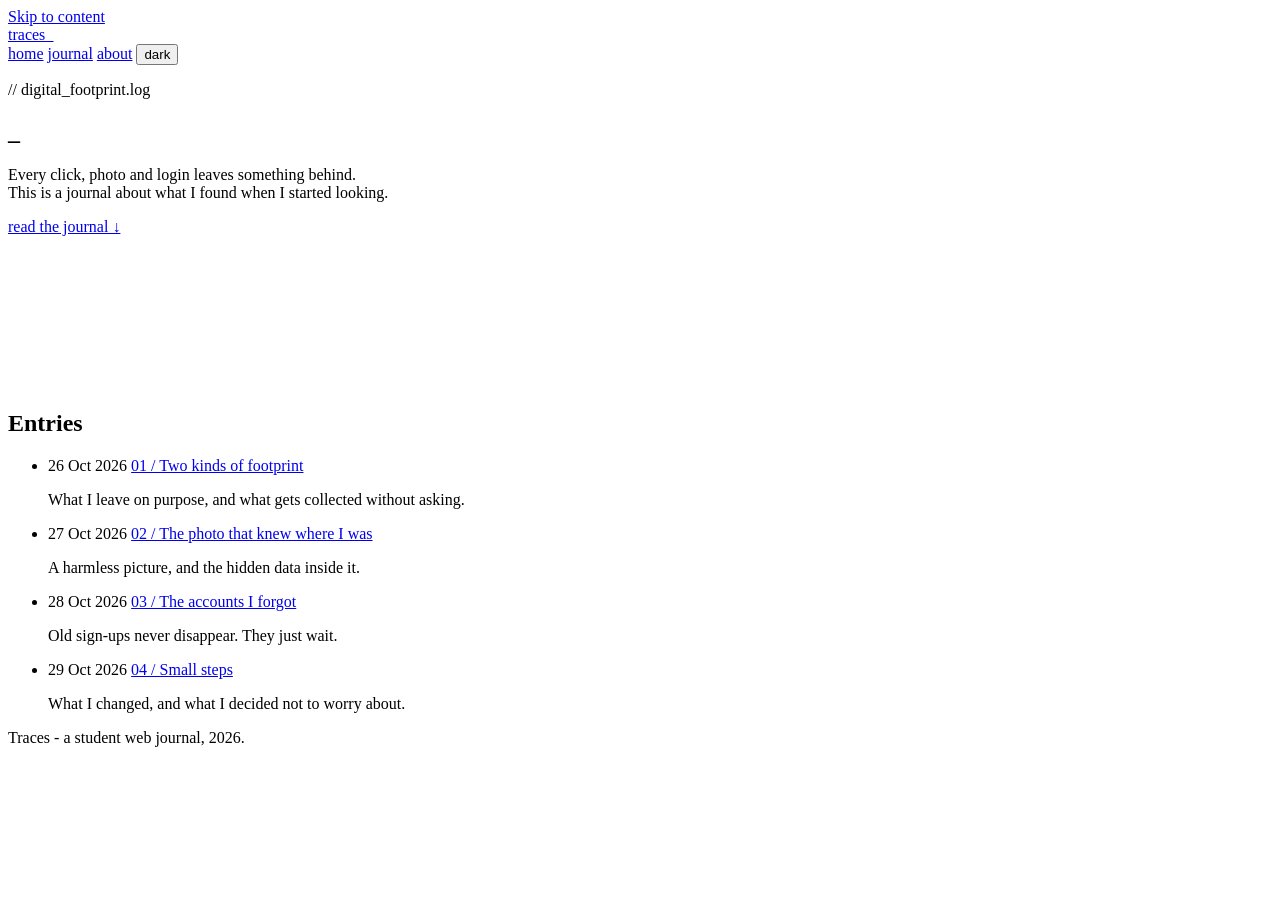
==== index.html @ 6d8ceee5 "Add files via upload" ====
<!DOCTYPE html>
<html lang="en">
<head>
  <meta charset="UTF-8">
  <meta name="viewport" content="width=device-width, initial-scale=1">
  <meta name="description" content="Traces: a student web journal about my digital footprint.">
  <title>Traces - a journal about my digital footprint</title>
  <link rel="stylesheet" href="css/style.css">
</head>
<body>
  <a class="skip" href="#main">Skip to content</a>
  <div id="progress" aria-hidden="true"></div>

  <header>
    <div class="column">
      <a class="logo" href="index.html">traces<span aria-hidden="true">_</span></a>
      <nav aria-label="Main">
        <a href="index.html" class="active" aria-current="page">home</a>
        <a href="pages/journal.html">journal</a>
        <a href="pages/about.html">about</a>
        <button id="theme-toggle" type="button" aria-label="Toggle dark mode">dark</button>
      </nav>
    </div>
  </header>

  <section class="hero" aria-label="Site introduction">
    <div class="hero-inner">
      <p class="hero-label" aria-hidden="true">// digital_footprint.log</p>
      <h1 class="hero-title" aria-label="Traces">
        <span class="typewriter" aria-hidden="true"></span>
        <span class="cursor" aria-hidden="true">_</span>
      </h1>
      <p class="hero-sub">
        Every click, photo and login leaves something behind.<br>
        This is a journal about what I found when I started looking.
      </p>
      <a class="hero-cta" href="#entries">read the journal ↓</a>
    </div>
    <canvas class="hero-canvas" aria-hidden="true"></canvas>
  </section>

  <main id="main" class="column">
    <h2 id="entries">Entries</h2>
    <ul class="entry-list">
      <li>
        <time datetime="2026-10-26">26 Oct 2026</time>
        <a class="title" href="pages/journal.html#entry-1">01 / Two kinds of footprint</a>
        <p>What I leave on purpose, and what gets collected without asking.</p>
      </li>
      <li>
        <time datetime="2026-10-27">27 Oct 2026</time>
        <a class="title" href="pages/journal.html#entry-2">02 / The photo that knew where I was</a>
        <p>A harmless picture, and the hidden data inside it.</p>
      </li>
      <li>
        <time datetime="2026-10-28">28 Oct 2026</time>
        <a class="title" href="pages/journal.html#entry-3">03 / The accounts I forgot</a>
        <p>Old sign-ups never disappear. They just wait.</p>
      </li>
      <li>
        <time datetime="2026-10-29">29 Oct 2026</time>
        <a class="title" href="pages/journal.html#entry-4">04 / Small steps</a>
        <p>What I changed, and what I decided not to worry about.</p>
      </li>
    </ul>
  </main>

  <footer>
    <div class="column">Traces - a student web journal, 2026.</div>
  </footer>

  <script src="js/script.js"></script>
</body>
</html>
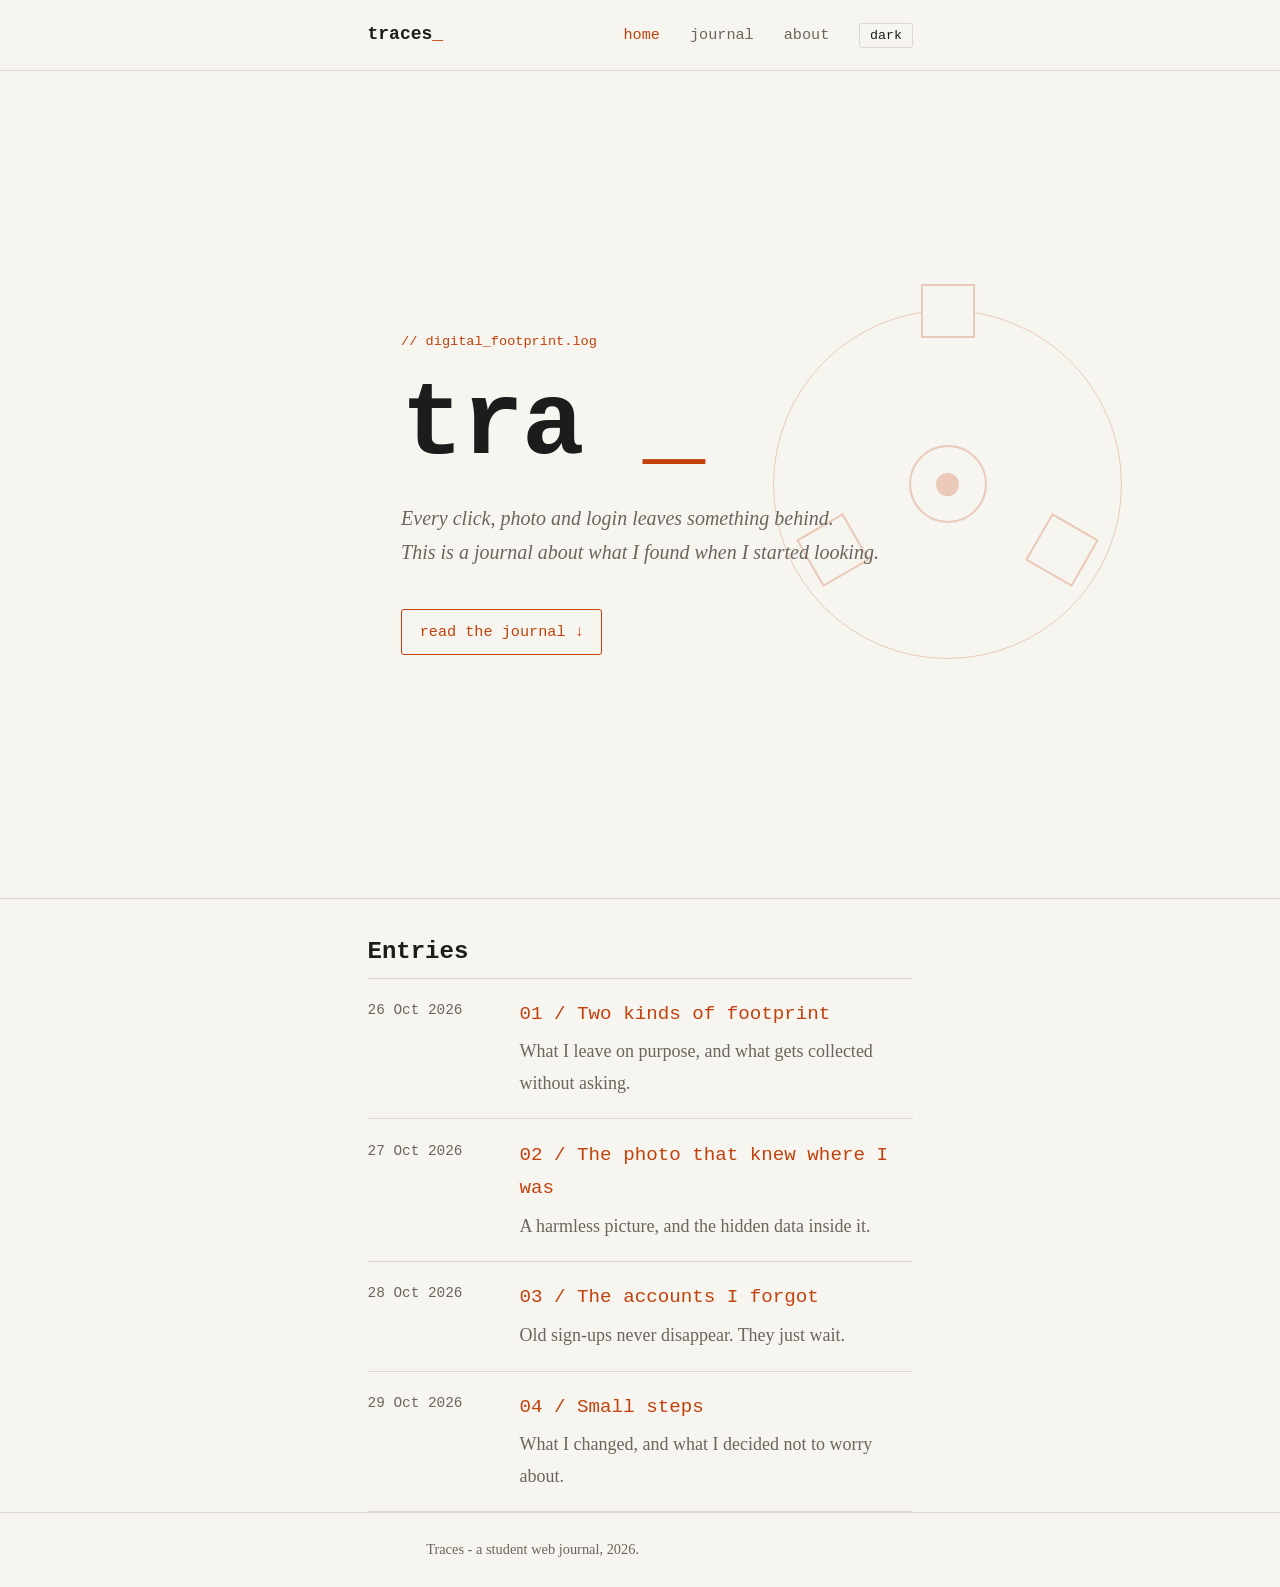
==== commit 030a9bd5: "lets check" ====
--- a/index.html
+++ b/index.html
@@ -36,7 +36,14 @@
       </p>
       <a class="hero-cta" href="#entries">read the journal ↓</a>
     </div>
-    <canvas class="hero-canvas" aria-hidden="true"></canvas>
+    <div class="hero-orbit" aria-hidden="true">
+      <div class="orbit-track">
+        <span class="orbit-square"></span>
+        <span class="orbit-square"></span>
+        <span class="orbit-square"></span>
+      </div>
+      <span class="orbit-core"></span>
+    </div>
   </section>
 
   <main id="main" class="column">
--- a/css/style.css
+++ b/css/style.css
@@ -0,0 +1,382 @@
+/* =========================================================
+   TRACES - shared stylesheet (css/style.css)
+   1. Variables (colors) -> light + dark theme
+   2. Base / typography
+   3. Layout (single narrow column)
+   4. Components (header, entries, timeline, form, footer)
+   5. Accessibility helpers
+   6. Mobile
+   ========================================================= */
+
+/* ---------- 1. VARIABLES ---------- */
+:root {
+  --bg: #f7f5f0;        /* off-white */
+  --text: #1c1c1c;      /* near-black */
+  --muted: #6b665d;     /* dates, small text */
+  --line: #dcd8cf;      /* thin separators */
+  --accent: #c2410c;    /* the one accent color */
+}
+
+/* Dark theme: JS adds data-theme="dark" on <html> */
+:root[data-theme="dark"] {
+  --bg: #141414;
+  --text: #e8e5de;
+  --muted: #9a958a;
+  --line: #2e2e2e;
+  --accent: #f08a5d;
+}
+
+/* ---------- 2. BASE ---------- */
+* { box-sizing: border-box; }
+
+html { scroll-behavior: smooth; }
+
+body {
+  margin: 0;
+  background: var(--bg);
+  color: var(--text);
+  font-family: Georgia, "Times New Roman", serif; /* serif for reading */
+  font-size: 1.125rem;
+  line-height: 1.75;
+  transition: background 0.3s, color 0.3s;
+}
+
+h1, h2, h3, .mono, nav, time {
+  font-family: "Courier New", Courier, monospace; /* mono for titles/dates */
+}
+
+h1 { font-size: 2.6rem; margin: 0 0 0.5rem; letter-spacing: -1px; }
+h2 { font-size: 1.5rem; margin: 2rem 0 0.3rem; }
+
+a { color: var(--accent); text-decoration: none; }
+a:hover { text-decoration: underline; }
+
+/* ---------- 3. LAYOUT ---------- */
+.column {
+  max-width: 65ch;          /* ~65 characters = comfortable reading width */
+  margin: 0 auto;
+  padding: 0 1.25rem;       /* gutter for phones */
+}
+
+main { padding: 3rem 0 4rem; }
+
+/* ---------- 4. COMPONENTS ---------- */
+
+/* Header + navigation (Flexbox) */
+header { border-bottom: 1px solid var(--line); }
+
+header .column {
+  display: flex;
+  justify-content: space-between;
+  align-items: center;
+  padding-top: 1.2rem;
+  padding-bottom: 1.2rem;
+}
+
+.logo { font-family: "Courier New", monospace; font-weight: bold; color: var(--text); }
+.logo span { color: var(--accent); }
+
+nav a { margin-left: 1.2rem; color: var(--muted); font-size: 0.95rem; }
+nav a.active, nav a:hover { color: var(--accent); text-decoration: none; }
+
+#theme-toggle {
+  background: none;
+  border: 1px solid var(--line);
+  color: var(--text);
+  font-family: "Courier New", monospace;
+  padding: 0.25rem 0.6rem;
+  margin-left: 1.2rem;
+  cursor: pointer;
+  border-radius: 3px;
+}
+#theme-toggle:hover { border-color: var(--accent); }
+
+/* Reading progress bar (width is set by JS) */
+#progress {
+  position: fixed;
+  top: 0; left: 0;
+  height: 3px;
+  width: 0;
+  background: var(--accent);
+  z-index: 10;
+}
+
+/* ---------- HERO SECTION ---------- */
+.hero {
+  position: relative;
+  overflow: hidden;
+  min-height: 92vh;
+  display: flex;
+  align-items: center;
+  border-bottom: 1px solid var(--line);
+}
+
+.hero-orbit {
+  position: absolute;
+  top: 50%;
+  right: clamp(2rem, 8vw, 8rem);
+  width: min(42vw, 460px);
+  aspect-ratio: 1;
+  color: var(--accent);
+  opacity: 0.24;
+  pointer-events: none;
+  transform: translateY(-50%);
+}
+
+.orbit-track {
+  position: absolute;
+  inset: 12%;
+  border: 1px solid currentColor;
+  border-radius: 50%;
+  animation: orbitSpin 24s linear infinite;
+}
+
+.orbit-square {
+  position: absolute;
+  top: 0;
+  left: 50%;
+  width: 54px;
+  aspect-ratio: 1;
+  border: 2px solid currentColor;
+  background: var(--bg);
+  transform: translate(-50%, -50%);
+}
+
+.orbit-square:nth-child(2) {
+  top: 69%;
+  left: 83%;
+  transform: translate(-50%, -50%) rotate(120deg);
+}
+
+.orbit-square:nth-child(3) {
+  top: 69%;
+  left: 17%;
+  transform: translate(-50%, -50%) rotate(240deg);
+}
+
+.orbit-core {
+  position: absolute;
+  top: 50%;
+  left: 50%;
+  width: 78px;
+  aspect-ratio: 1;
+  border: 2px solid currentColor;
+  border-radius: 50%;
+  background: var(--bg);
+  transform: translate(-50%, -50%);
+}
+
+.orbit-core::after {
+  content: "";
+  position: absolute;
+  inset: 34%;
+  border-radius: 50%;
+  background: currentColor;
+}
+
+.hero-inner {
+  position: relative;        /* sits above the canvas */
+  z-index: 1;
+  max-width: 65ch;
+  margin: 0 auto;
+  padding: 5rem 1.25rem 4rem;
+}
+
+.hero-label {
+  font-family: "Courier New", monospace;
+  font-size: 0.85rem;
+  color: var(--accent);
+  margin: 0 0 1.2rem;
+  opacity: 0;
+  animation: fadeUp 0.6s ease forwards 0.2s;
+}
+
+.hero-title {
+  font-size: clamp(3.5rem, 10vw, 6.5rem);
+  letter-spacing: -2px;
+  margin: 0 0 1.5rem;
+  line-height: 1;
+}
+
+/* the cursor blinks independently */
+.cursor {
+  color: var(--accent);
+  animation: blink 0.9s step-end infinite;
+}
+
+.hero-sub {
+  font-size: 1.25rem;
+  font-style: italic;
+  color: var(--muted);
+  margin: 0 0 2.5rem;
+  max-width: 48ch;
+  line-height: 1.7;
+  opacity: 0;
+  animation: fadeUp 0.6s ease forwards 1.6s;
+}
+
+.hero-cta {
+  display: inline-block;
+  font-family: "Courier New", monospace;
+  font-size: 0.95rem;
+  color: var(--accent);
+  border: 1px solid var(--accent);
+  padding: 0.55rem 1.1rem;
+  border-radius: 3px;
+  opacity: 0;
+  animation: fadeUp 0.6s ease forwards 2s;
+  transition: background 0.2s, color 0.2s;
+}
+
+.hero-cta:hover {
+  background: var(--accent);
+  color: var(--bg);
+  text-decoration: none;
+}
+
+/* Keyframes */
+@keyframes fadeUp {
+  from { opacity: 0; transform: translateY(12px); }
+  to   { opacity: 1; transform: translateY(0); }
+}
+
+@keyframes blink {
+  50% { opacity: 0; }
+}
+
+@keyframes orbitSpin {
+  to { transform: rotate(1turn); }
+}
+
+@media (prefers-reduced-motion: reduce) {
+  .orbit-track { animation: none; }
+}
+
+/* Manifesto on home page */
+.manifesto {
+  font-size: 1.3rem;
+  font-style: italic;
+  border-left: 3px solid var(--accent);
+  padding-left: 1rem;
+  margin: 1.5rem 0 3rem;
+}
+
+/* List of entries on the home page (Grid: date | title + teaser) */
+.entry-list { list-style: none; padding: 0; margin: 0; }
+.entry-list li {
+  display: grid;
+  grid-template-columns: 8.5rem 1fr;   /* column 1 = date, column 2 = text */
+  column-gap: 1rem;
+  padding: 1.2rem 0;
+  border-top: 1px solid var(--line);
+}
+.entry-list li:last-child { border-bottom: 1px solid var(--line); }
+.entry-list time { grid-row: 1 / 3; }  /* date spans the title and the teaser */
+.entry-list a.title { font-family: "Courier New", monospace; font-size: 1.2rem; }
+.entry-list p { margin: 0.3rem 0 0; color: var(--muted); }
+
+/* Dates */
+time { color: var(--muted); font-size: 0.9rem; display: block; }
+
+/* Full entries on journal page */
+article { padding: 2.5rem 0; border-top: 1px solid var(--line); }
+article:first-of-type { border-top: none; padding-top: 0; }
+article h2 { margin-top: 0; }
+
+.cause {
+  font-family: "Courier New", monospace;
+  font-size: 0.9rem;
+  color: var(--accent);
+  margin-top: 1.5rem;
+}
+
+/* Timeline on about page */
+.timeline { list-style: none; padding: 0; margin: 1.5rem 0; border-left: 2px solid var(--line); }
+.timeline li { padding: 0 0 1.2rem 1.2rem; position: relative; }
+.timeline li::before {
+  content: "";
+  position: absolute;
+  left: -6px; top: 0.6rem;
+  width: 10px; height: 10px;
+  border-radius: 50%;
+  background: var(--accent);
+}
+.timeline strong { font-family: "Courier New", monospace; }
+
+/* Contact form on about page */
+form { margin-top: 1rem; }
+
+.field { margin-bottom: 1.2rem; }
+
+label {
+  display: block;
+  font-family: "Courier New", monospace;
+  font-size: 0.95rem;
+  margin-bottom: 0.3rem;
+}
+
+input, textarea {
+  width: 100%;
+  font: inherit;
+  font-size: 1rem;
+  color: var(--text);
+  background: var(--bg);
+  border: 1px solid var(--muted);
+  border-radius: 3px;
+  padding: 0.6rem 0.7rem;
+}
+
+textarea { resize: vertical; }
+
+.hint { font-size: 0.85rem; color: var(--muted); margin: 0.3rem 0 0; }
+
+button[type="submit"] {
+  font-family: "Courier New", monospace;
+  font-size: 1rem;
+  color: var(--bg);
+  background: var(--accent);
+  border: 1px solid var(--accent);
+  border-radius: 3px;
+  padding: 0.6rem 1.2rem;
+  cursor: pointer;
+}
+button[type="submit"]:hover { opacity: 0.85; }
+
+#form-status { margin-top: 1rem; min-height: 1.75rem; color: var(--accent); }
+
+/* Footer */
+footer { border-top: 1px solid var(--line); color: var(--muted); font-size: 0.9rem; }
+footer .column { padding-top: 1.5rem; padding-bottom: 1.5rem; }
+
+/* ---------- 5. ACCESSIBILITY HELPERS ---------- */
+
+/* Visible focus ring for keyboard users */
+a:focus-visible, button:focus-visible, input:focus-visible, textarea:focus-visible {
+  outline: 2px solid var(--accent);
+  outline-offset: 2px;
+}
+
+/* "Skip to content" link: hidden until it gets keyboard focus */
+.skip {
+  position: absolute;
+  left: -999px;
+  top: 0.5rem;
+  background: var(--bg);
+  padding: 0.4rem 0.8rem;
+  z-index: 20;
+}
+.skip:focus { left: 0.5rem; }
+
+/* ---------- 6. MOBILE ---------- */
+@media (max-width: 520px) {
+  h1 { font-size: 2rem; }
+  body { font-size: 1.05rem; }
+  header .column { flex-direction: column; gap: 0.6rem; }
+  nav a:first-child { margin-left: 0; }
+  .entry-list li { grid-template-columns: 1fr; }  /* Grid: one column */
+  .entry-list time { grid-row: auto; }
+  .hero-title { letter-spacing: -1px; }
+  .hero-orbit { width: 72vw; right: -3rem; opacity: 0.16; }
+  .orbit-square { width: 38px; }
+  .orbit-core { width: 58px; }
+}
